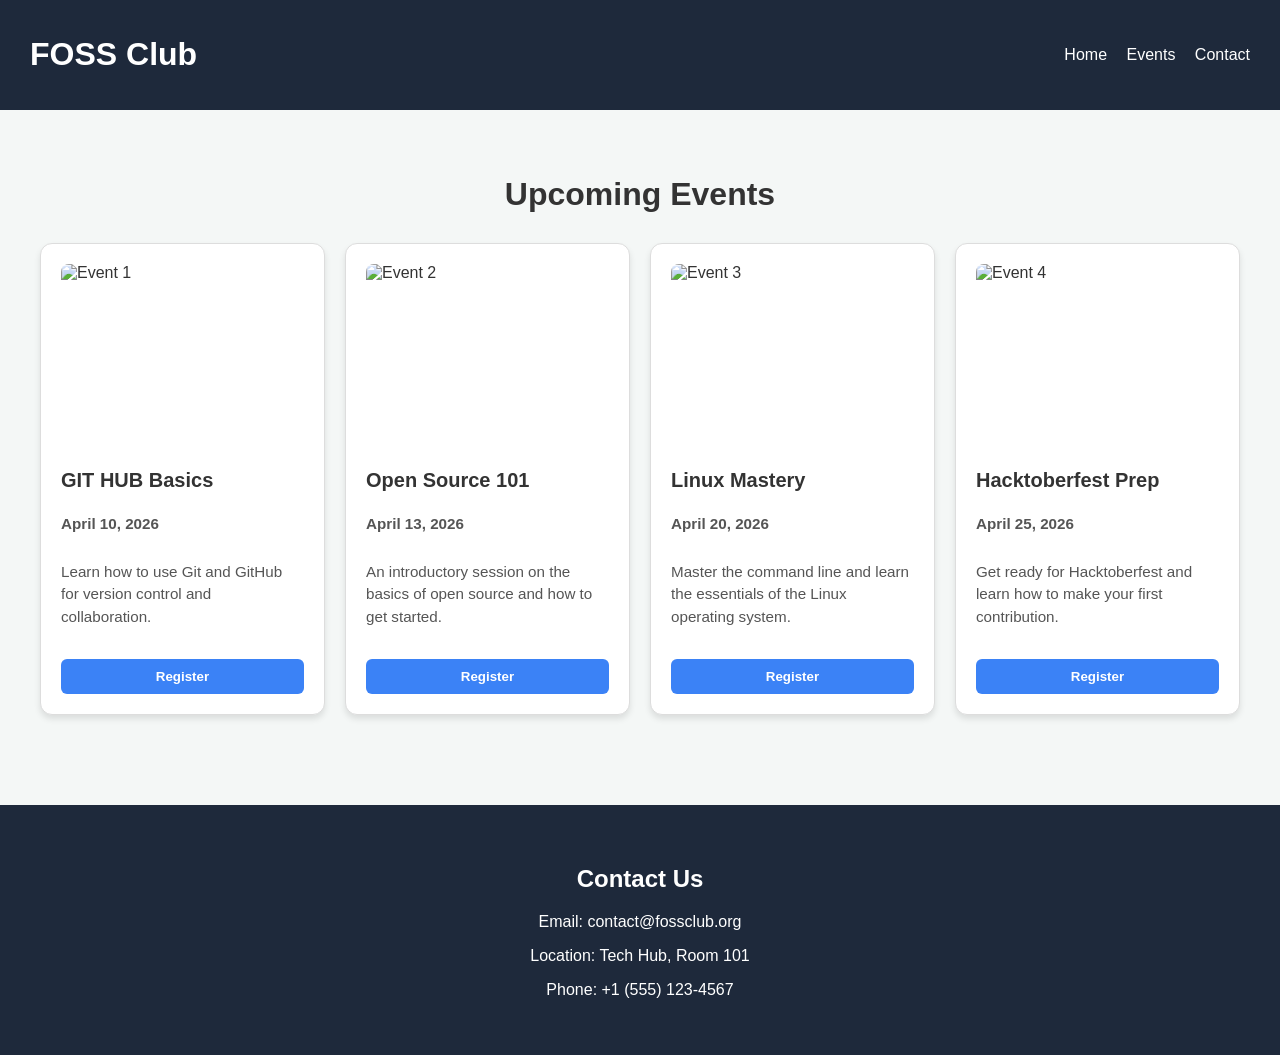
==== index.html @ b29337e4 "images to be updated" ====
<!DOCTYPE html>
<html lang="en">
<head>
    <meta charset="UTF-8">
    <meta name="viewport" content="width=device-width, initial-scale=1.0">
    <title>FOSS Club Events</title>
    <link rel="stylesheet" href="style.css">
</head>
<body>

    <header>
        <h1>FOSS Club</h1>
        <nav>
            <a href="#">Home</a>
            <a href="#">Events</a>
            <a href="#contact">Contact</a>
        </nav>
    </header>

    <main>
        <section class="events">
            <h2>Upcoming Events</h2>
            <div class="events-container">
                <!-- Event Card 1 -->
                <div class="event-card">
                    <img src="images/event1.jpg" alt="Event 1">
                    <h3>GIT HUB Basics</h3>
                    <p class="event-date">April 10, 2026</p>
                    <p>Learn how to use Git and GitHub for version control and collaboration.</p>
                    <a href="register.html"><button>Register</button></a>
                </div>
                <!-- Event Card 2 -->
                <div class="event-card">
                    <img src="images/event2.jpg" alt="Event 2">
                    <h3>Open Source 101</h3>
                    <p class="event-date">April 13, 2026</p>
                    <p>An introductory session on the basics of open source and how to get started.</p>
                    <a href="register.html"><button>Register</button></a>
                </div>
                <!-- Event Card 3 -->
                <div class="event-card">
                    <img src="images/event3.jpg" alt="Event 3">
                    <h3>Linux Mastery</h3>
                    <p class="event-date">April 20, 2026</p>
                    <p>Master the command line and learn the essentials of the Linux operating system.</p>
                    <a href="register.html"><button>Register</button></a>
                </div>
                <!-- Event Card 4 -->
                <div class="event-card">
                    <img src="images/event4.jpg" alt="Event 4">
                    <h3>Hacktoberfest Prep</h3>
                    <p class="event-date">April 25, 2026</p>
                    <p>Get ready for Hacktoberfest and learn how to make your first contribution.</p>
                    <a href="register.html"><button>Register</button></a>
                </div>
            </div>
        </section>

        <section id="contact">
            <h2>Contact Us</h2>
            <p>Email: contact@fossclub.org</p>
            <p>Location: Tech Hub, Room 101</p>
            <p>Phone: +1 (555) 123-4567</p>
        </section>
    </main>

</body>
</html>
---- style.css ----
/* style.css */
body {
  margin: 0;
  font-family: Arial, sans-serif;
  background-color: #f4f7f6;
  color: #333;
}

header {
  background-color: #1e293b;
  color: white;
  padding: 15px 30px;
  display: flex;
  justify-content: space-between;
  align-items: center;
}

nav a {
  color: white;
  margin-left: 15px;
  text-decoration: none;
}

nav a:hover {
  text-decoration: underline;
}

.events {
  padding: 40px 20px;
  text-align: center;
}

.events h2 {
  margin-bottom: 30px;
  font-size: 2rem;
}

/* CSS Grid for Events Container */
.events-container {
  display: grid;
  grid-template-columns: repeat(auto-fit, minmax(250px, 1fr));
  gap: 20px;
  max-width: 1200px;
  margin: 0 auto;
}

/* Card Styling */
.event-card {
  background-color: white;
  border: 1px solid #ddd;
  border-radius: 12px;
  padding: 20px;
  box-shadow: 0 4px 6px rgba(0,0,0,0.1);
  text-align: left;
  display: flex;
  flex-direction: column;
  justify-content: space-between;
}

.event-card img {
  width: 100%;
  height: 180px;
  object-fit: cover;
  border-radius: 8px;
  margin-bottom: 15px;
}

.event-card h3 {
  margin: 10px 0 5px 0;
  font-size: 1.25rem;
}

.event-date {
  font-weight: bold;
  font-size: 0.85rem;
  color: #4b5563;
  margin-bottom: 10px;
  display: flex;
  align-items: center;
}

.event-card p {
  font-size: 0.95rem;
  line-height: 1.5;
  color: #555;
}

/* Contact Section Styling */
#contact {
  background-color: #1e293b;
  color: white;
  padding: 40px 20px;
  text-align: center;
  margin-top: 50px;
}

#contact h2 {
  margin-bottom: 20px;
}

/* Button Styling */
button {
  margin-top: 15px;
  padding: 10px 20px;
  border: none;
  background-color: #3b82f6;
  color: white;
  border-radius: 6px;
  cursor: pointer;
  width: 100%;
  font-weight: bold;
  transition: background-color 0.3s ease;
}

button:hover {
  background-color: #2563eb;
}

a {
    text-decoration: none;
}
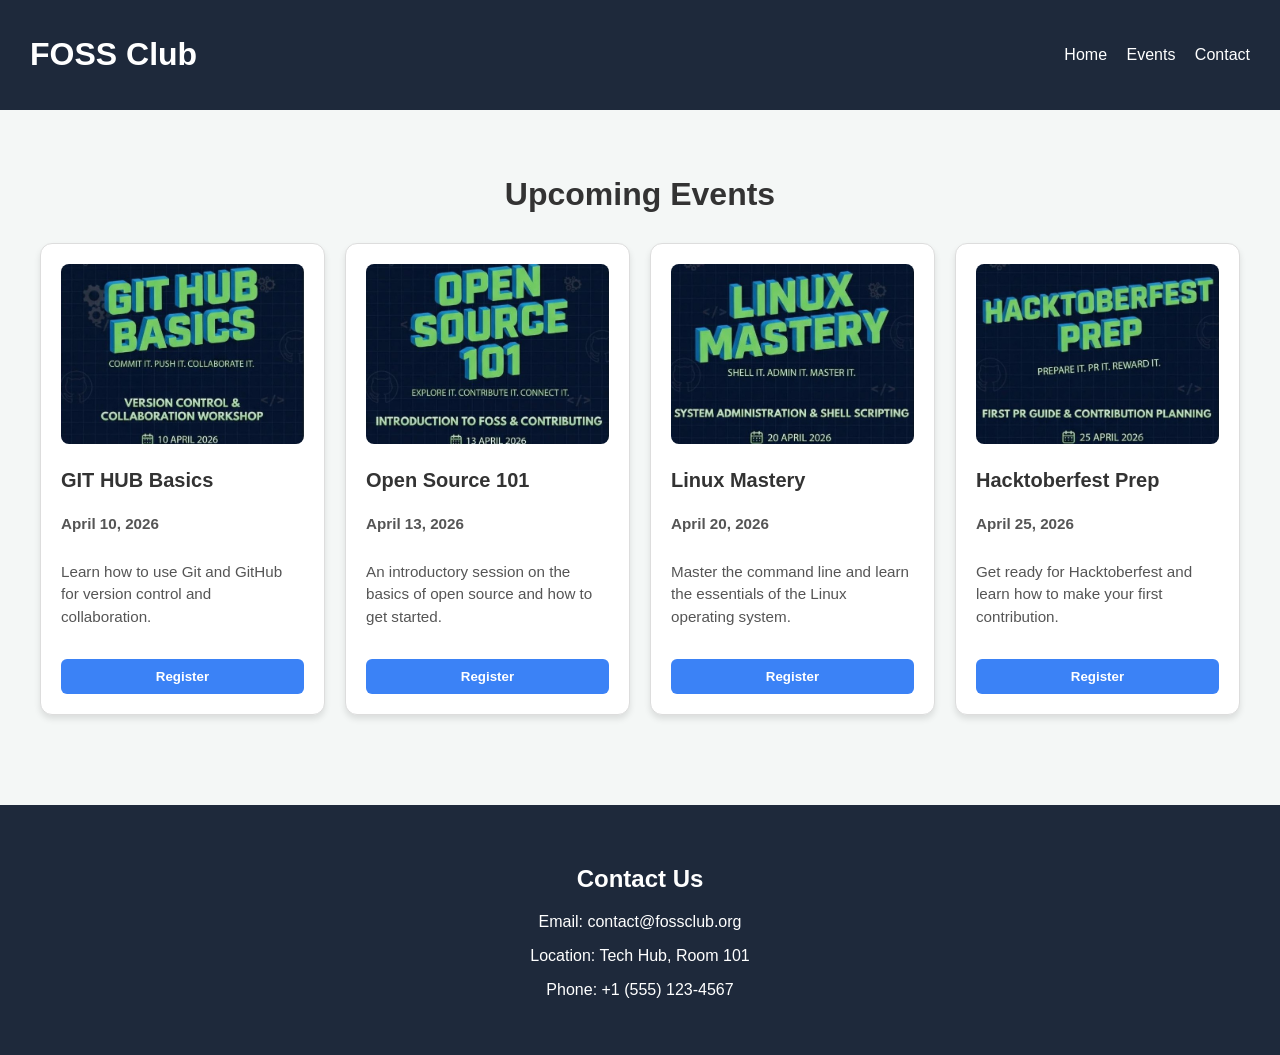
==== commit aa6af7c8: "done" ====
--- a/index.html
+++ b/index.html
@@ -23,7 +23,7 @@
             <div class="events-container">
                 <!-- Event Card 1 -->
                 <div class="event-card">
-                    <img src="images/event1.jpg" alt="Event 1">
+                    <img src="images/event1.jpeg" alt="Event 1">
                     <h3>GIT HUB Basics</h3>
                     <p class="event-date">April 10, 2026</p>
                     <p>Learn how to use Git and GitHub for version control and collaboration.</p>
@@ -31,7 +31,7 @@
                 </div>
                 <!-- Event Card 2 -->
                 <div class="event-card">
-                    <img src="images/event2.jpg" alt="Event 2">
+                    <img src="images/event2.jpeg" alt="Event 2">
                     <h3>Open Source 101</h3>
                     <p class="event-date">April 13, 2026</p>
                     <p>An introductory session on the basics of open source and how to get started.</p>
@@ -39,7 +39,7 @@
                 </div>
                 <!-- Event Card 3 -->
                 <div class="event-card">
-                    <img src="images/event3.jpg" alt="Event 3">
+                    <img src="images/event3.jpeg" alt="Event 3">
                     <h3>Linux Mastery</h3>
                     <p class="event-date">April 20, 2026</p>
                     <p>Master the command line and learn the essentials of the Linux operating system.</p>
@@ -47,7 +47,7 @@
                 </div>
                 <!-- Event Card 4 -->
                 <div class="event-card">
-                    <img src="images/event4.jpg" alt="Event 4">
+                    <img src="images/event4.jpeg" alt="Event 4">
                     <h3>Hacktoberfest Prep</h3>
                     <p class="event-date">April 25, 2026</p>
                     <p>Get ready for Hacktoberfest and learn how to make your first contribution.</p>
